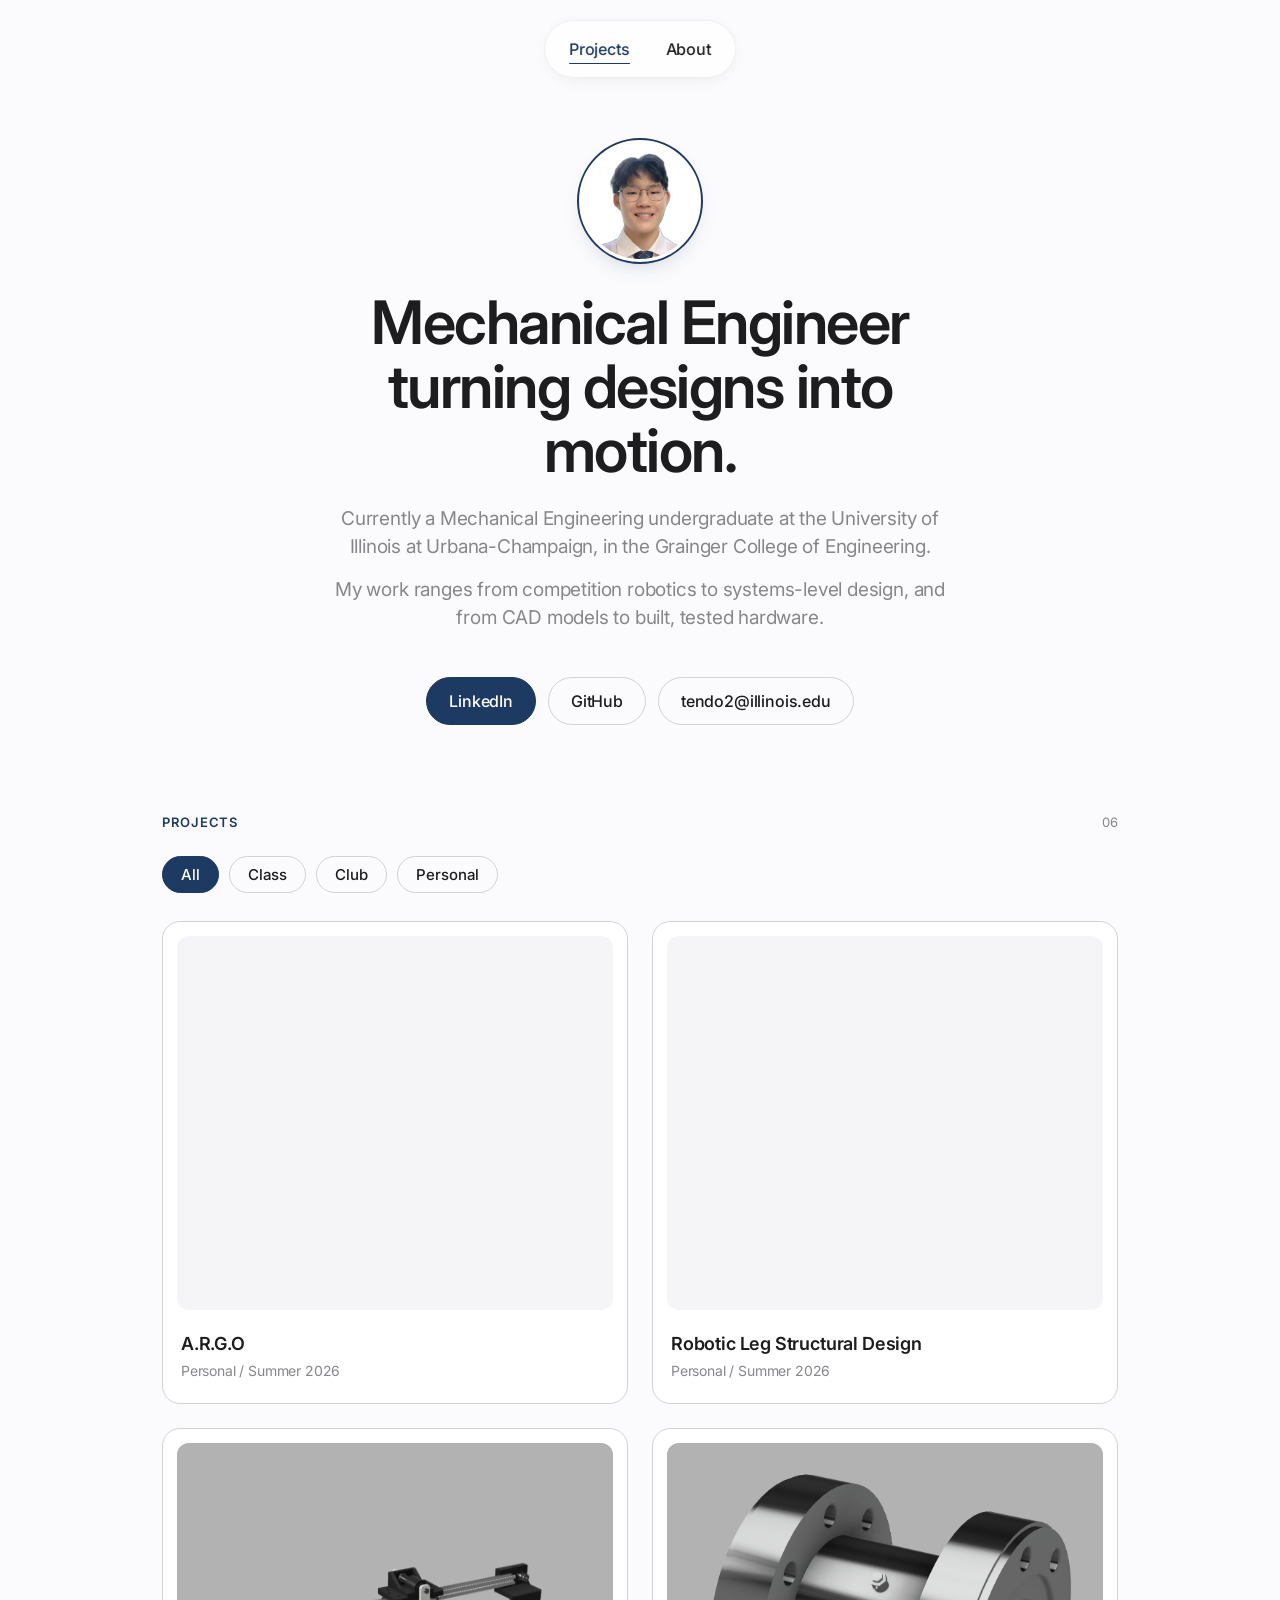
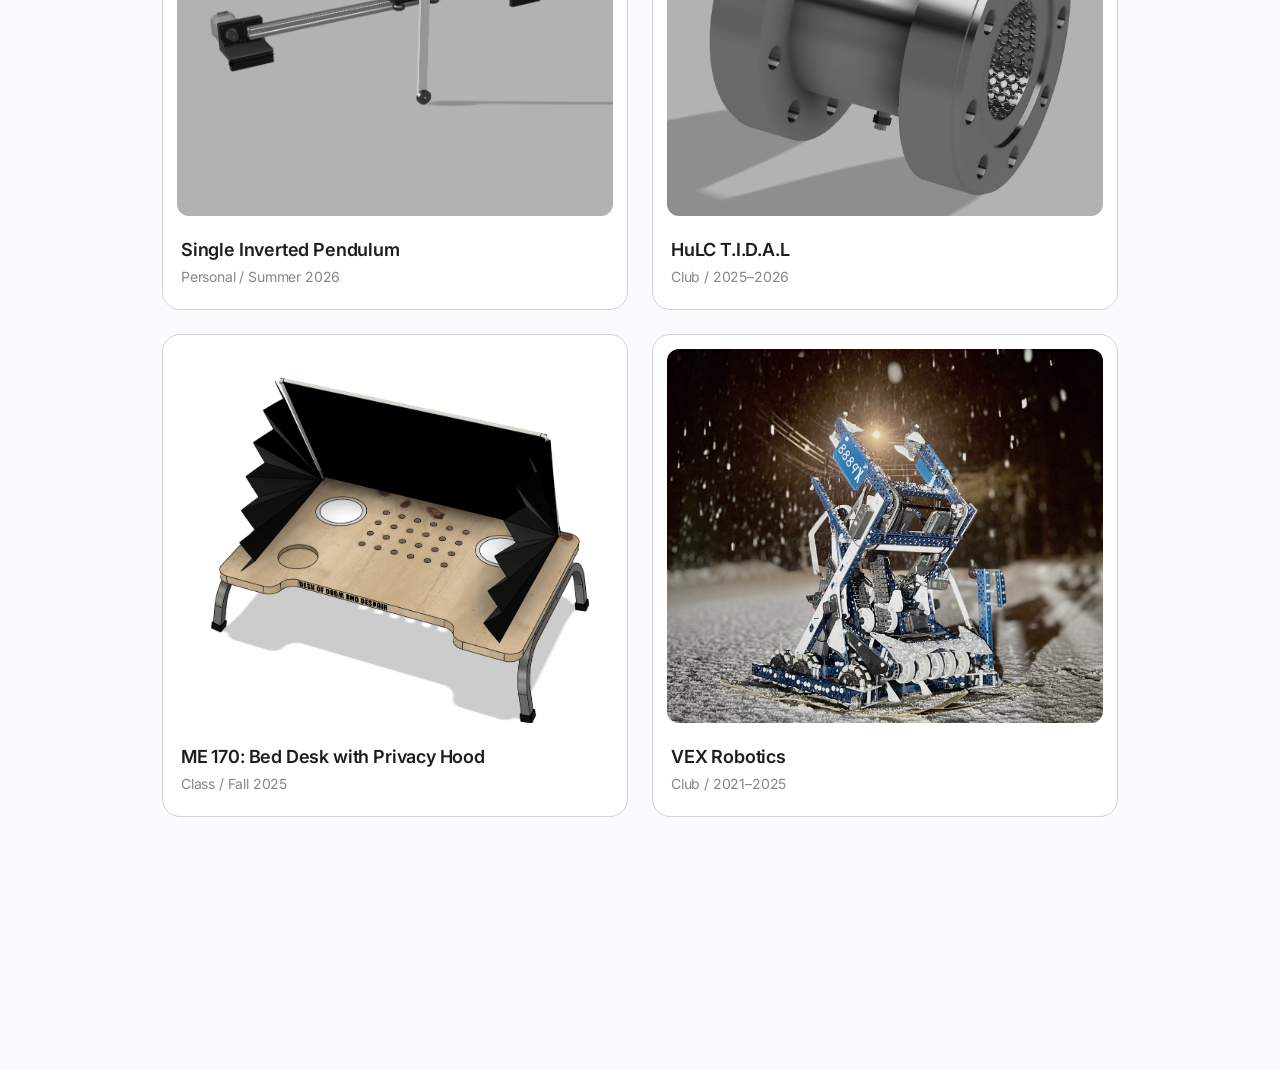
==== index.html @ 6a185f98 "Initial portfolio website" ====
<!doctype html>
<html lang="en">
<head>
  <meta charset="utf-8">
  <meta name="viewport" content="width=device-width, initial-scale=1">
  <title>Takeru Endo · Mechanical Engineer</title>
  <meta name="description" content="Takeru Endo, a Mechanical Engineering student at the University of Illinois, focused on robotics and control systems.">

  <!-- Font: Inter (SF Pro substitute on non-Apple devices; system SF used on Apple) -->
  <link rel="preconnect" href="https://fonts.googleapis.com">
  <link rel="preconnect" href="https://fonts.gstatic.com" crossorigin>
  <link href="https://fonts.googleapis.com/css2?family=Inter:wght@400;500;600;700&display=swap" rel="stylesheet">

  <link rel="stylesheet" href="styles.css">
</head>
<body>

  <!-- ===================== Navigation ===================== -->
  <nav class="site-nav" aria-label="Primary">
    <a class="nav-link" href="index.html" aria-current="page">
      <span class="label">Projects<span class="underline"></span></span>
    </a>
    <a class="nav-link" href="about.html">
      <span class="label">About<span class="underline"></span></span>
    </a>
    <!-- Contact tab intentionally removed -->
  </nav>

  <main class="container">

    <!-- ===================== Hero ===================== -->
    <section class="hero">
      <div class="avatar reveal on-load" style="--delay: 0s">
        <!-- Save your photo as avatar.jpg in this folder; until then the placeholder circle shows. -->
        <img src="avatar.jpg" alt="Takeru Endo" onerror="this.remove()">
      </div>

      <!-- data-split → JS turns each word into an animated span (blur-in) -->
      <h1 data-split>Mechanical Engineer turning designs into motion.</h1>

      <div class="bio reveal on-load" style="--delay: 0.45s">
        <p>Currently a Mechanical Engineering undergraduate at the University of Illinois at Urbana-Champaign, in the Grainger College of Engineering.</p>
        <p>My work ranges from competition robotics to systems-level design, and from CAD models to built, tested hardware.</p>
      </div>

      <div class="actions reveal on-load" style="--delay: 0.6s">
        <a class="btn" href="https://www.linkedin.com/in/takeru-endo-2a0743313/" target="_blank" rel="noopener noreferrer">LinkedIn</a>
        <a class="btn btn--ghost" href="https://github.com/endotakeru" target="_blank" rel="noopener noreferrer">GitHub</a>
        <a class="btn btn--ghost" href="mailto:tendo2@illinois.edu">tendo2@illinois.edu</a>
      </div>
    </section>

    <!-- ===================== Projects ===================== -->
    <section class="projects" aria-labelledby="projects-heading">
      <div class="section-head reveal on-scroll">
        <h2 id="projects-heading">Projects</h2>
        <span class="count">06</span>
      </div>

      <!-- Filter by project type — pill buttons that mimic the hero's ghost buttons. -->
      <div class="project-filters reveal on-scroll" role="group" aria-label="Filter projects by type">
        <button type="button" class="filter-btn is-active" data-filter="all">All</button>
        <button type="button" class="filter-btn" data-filter="Class">Class</button>
        <button type="button" class="filter-btn" data-filter="Club">Club</button>
        <button type="button" class="filter-btn" data-filter="Personal">Personal</button>
      </div>

      <!--
        Project grid. Each card carries a data-type, used by the filter above.
        Drop a thumbnail into .project-thumb when you have one for a project.
      -->
      <div class="projects-grid">

        <a class="project-card reveal on-scroll" href="#" data-type="Personal" style="--delay: 0s">
          <div class="project-thumb"></div>
          <div class="project-meta">
            <span class="title">A.R.G.O</span>
            <span class="type">Personal / Summer 2026</span>
          </div>
        </a>

        <a class="project-card reveal on-scroll" href="#" data-type="Personal" style="--delay: 0.06s">
          <div class="project-thumb"></div>
          <div class="project-meta">
            <span class="title">Robotic Leg Structural Design</span>
            <span class="type">Personal / Summer 2026</span>
          </div>
        </a>

        <a class="project-card reveal on-scroll" href="single-inverted-pendulum.html" data-type="Personal" style="--delay: 0.12s">
          <div class="project-thumb">
            <img src="assets/pendulum/fig5-cad-render-card.png" alt="Fusion 360 CAD render of the cart-pole single inverted pendulum rig">
          </div>
          <div class="project-meta">
            <span class="title">Single Inverted Pendulum</span>
            <span class="type">Personal / Summer 2026</span>
          </div>
        </a>

        <a class="project-card reveal on-scroll" href="hulc-tidal.html" data-type="Club" style="--delay: 0.18s">
          <div class="project-thumb">
            <img src="assets/hulc/fig3-capillary-model.png" alt="CAD model of the TIDAL capillary action collar">
          </div>
          <div class="project-meta">
            <span class="title">HuLC T.I.D.A.L</span>
            <span class="type">Club / 2025–2026</span>
          </div>
        </a>

        <a class="project-card reveal on-scroll" href="me170.html" data-type="Class" style="--delay: 0.24s">
          <div class="project-thumb">
            <img src="assets/me170/hero-render.png" alt="CAD render of the bed desk with privacy hood raised">
          </div>
          <div class="project-meta">
            <span class="title">ME 170: Bed Desk with Privacy Hood</span>
            <span class="type">Class / Fall 2025</span>
          </div>
        </a>

        <a class="project-card reveal on-scroll" href="vex-robotics.html" data-type="Club" style="--delay: 0.3s">
          <div class="project-thumb">
            <img src="assets/vex3/card-hero.jpg" alt="8889X High Stakes robot in the snow at night">
          </div>
          <div class="project-meta">
            <span class="title">VEX Robotics</span>
            <span class="type">Club / 2021–2025</span>
          </div>
        </a>

      </div>
    </section>

  </main>

  <!-- ===================== Footer ===================== -->
  <footer class="site-footer">
    <div class="container reveal on-scroll">© 2026 Takeru Endo · <a href="mailto:tendo2@illinois.edu">tendo2@illinois.edu</a></div>
  </footer>

  <script src="script.js"></script>
</body>
</html>
---- styles.css ----
/* =========================================================================
   Portfolio Template — recreated layout, design system & animations
   Light theme, Apple-inspired. Fonts: SF Pro / Inter (system-first stack).
   No build step, no framework — plain HTML/CSS/JS.
   ========================================================================= */

/* ---------- Reset ---------- */
*,
*::before,
*::after {
  box-sizing: border-box;
}

html {
  -webkit-text-size-adjust: 100%;
  scroll-behavior: smooth;
}

body {
  margin: 0;
  padding: 0;
}

img {
  display: block;
  max-width: 100%;
}

a {
  color: inherit;
  text-decoration: none;
}

/* ---------- Design tokens ---------- */
:root {
  --bg: #fbfbfd;            /* page canvas (Apple off-white) */
  --surface: #ffffff;       /* cards / raised areas   */
  --surface-alt: rgba(255, 255, 255, 0.72); /* frosted nav */
  --text: #1d1d1f;          /* primary text (Apple ink) */
  --text-strong: #1d1d1f;   /* headings               */
  --muted: #86868b;         /* secondary text (Apple gray) */
  --border: #d2d2d7;        /* hairline borders       */
  --border-dashed: #e8e8ed; /* light divider          */
  --placeholder: #f5f5f7;   /* image placeholder fill */
  --accent: #1d3a63;        /* navy highlight         */
  --accent-hover: #16304f;  /* darker navy (hover)    */

  --maxw: 1000px;
  --gutter: 22px;
  --radius: 12px;
  --radius-lg: 18px;

  --font-sans: -apple-system, BlinkMacSystemFont, "SF Pro Display", "SF Pro Text", "Inter", "Segoe UI", Helvetica, Arial, sans-serif;
  --font-mono: "SF Mono", ui-monospace, "SFMono-Regular", Menlo, monospace;

  /* spring-ish easing used by the original appear effects */
  --ease-spring: cubic-bezier(0.22, 1.18, 0.36, 1);
  --ease-out: cubic-bezier(0.16, 1, 0.3, 1);
}

body {
  background-color: var(--bg);
  color: var(--text);
  font-family: var(--font-sans);
  font-size: 17px;
  line-height: 1.5;
  letter-spacing: -0.01em;
  -webkit-font-smoothing: antialiased;
  -moz-osx-font-smoothing: grayscale;
  text-rendering: optimizeLegibility;
}

.container {
  width: 100%;
  max-width: var(--maxw);
  margin: 0 auto;
  /* only horizontal padding, so a container element's own vertical
     padding (e.g. <main>'s padding-top) is preserved */
  padding-left: var(--gutter);
  padding-right: var(--gutter);
}

/* =========================================================================
   Navigation — centred pill bar with dashed border & animated underline.
   Slides down from above on load (spring).
   ========================================================================= */
.site-nav {
  position: fixed;
  top: 20px;
  left: 50%;
  z-index: 100;
  display: flex;
  gap: 4px;
  padding: 8px;
  background-color: var(--surface-alt);
  -webkit-backdrop-filter: saturate(180%) blur(20px);
  backdrop-filter: saturate(180%) blur(20px);
  border: 1px solid rgba(0, 0, 0, 0.06);
  border-radius: 980px;
  box-shadow: 0 4px 20px -8px rgba(0, 0, 0, 0.12);

  /* entrance: hidden above the viewport */
  opacity: 0.001;
  transform: translateX(-50%) translateY(-120px);
  transition:
    opacity 0.4s var(--ease-out),
    transform 0.5s var(--ease-spring);
}

body.is-loaded .site-nav {
  opacity: 1;
  transform: translateX(-50%) translateY(0);
}

.nav-link {
  position: relative;
  padding: 8px 16px;
  border-radius: 10px;
  font-size: 16px;
  font-weight: 500;
  color: var(--text);
  transition: color 0.2s ease, background-color 0.2s ease;
}

.nav-link .label {
  position: relative;
  display: inline-block;
}

/* animated underline */
.nav-link .underline {
  position: absolute;
  left: 0;
  right: 0;
  bottom: -3px;
  height: 1.5px;
  background-color: var(--accent);
  border-radius: 2px;
  transform: scaleX(0);
  transform-origin: left center;
  transition: transform 0.32s var(--ease-out);
}

.nav-link:hover .underline {
  transform: scaleX(1);
}

.nav-link:hover {
  color: var(--accent);
}

.nav-link[aria-current="page"] .underline {
  transform: scaleX(1);
}

.nav-link[aria-current="page"] {
  color: var(--accent);
}

/* =========================================================================
   Generic reveal utilities
   ========================================================================= */
.reveal {
  opacity: 0.001;
  transform: translateY(12px);
  transition:
    opacity 0.6s var(--ease-out),
    transform 0.6s var(--ease-out);
  transition-delay: var(--delay, 0s);
}

/* on-load reveals (above the fold) */
body.is-loaded .reveal.on-load,
/* scroll reveals (below the fold) */
.reveal.in-view {
  opacity: 1;
  transform: translateY(0);
}

/* =========================================================================
   Layout shell
   ========================================================================= */
main {
  padding-top: 140px; /* clears the fixed nav */
  padding-bottom: 80px;
}

section {
  margin-bottom: 88px;
}

/* =========================================================================
   Hero
   ========================================================================= */
.hero {
  display: flex;
  flex-direction: column;
  align-items: center;
  text-align: center;
}

.avatar {
  width: 122px;
  height: 122px;
  border-radius: 50%;
  overflow: hidden;
  background-color: var(--placeholder);
  border: 3px solid var(--surface);
  box-shadow:
    0 0 0 2px var(--accent),
    0 10px 28px -16px rgba(29, 58, 99, 0.45);
  margin-bottom: 28px;
}

.avatar img {
  width: 100%;
  height: 100%;
  object-fit: cover;
}

.hero h1 {
  margin: 0 0 22px;
  max-width: 18ch;
  font-size: clamp(40px, 6vw, 60px);
  line-height: 1.07;
  font-weight: 600;
  letter-spacing: -0.025em;
  color: var(--text-strong);
}

/* per-word blur-in animation for the heading */
.hero h1 .word {
  display: inline-block;
  opacity: 0.001;
  filter: blur(6px);
  transform: translateY(8px);
  transition:
    opacity 0.6s var(--ease-out),
    filter 0.6s var(--ease-out),
    transform 0.6s var(--ease-out);
  transition-delay: calc(var(--i, 0) * 0.07s);
}

body.is-loaded .hero h1 .word {
  opacity: 1;
  filter: blur(0);
  transform: translateY(0);
}

.hero .bio {
  max-width: 52ch;
  margin: 0 auto;
  color: var(--muted);
  font-size: 19px;
  line-height: 1.5;
  letter-spacing: -0.01em;
}

.hero .bio p {
  margin: 0 0 14px;
}

.hero .actions {
  display: flex;
  flex-wrap: wrap;
  justify-content: center;
  gap: 12px;
  margin-top: 30px;
}

/* =========================================================================
   Buttons
   ========================================================================= */
.btn {
  display: inline-flex;
  align-items: center;
  gap: 8px;
  padding: 11px 22px;
  border-radius: 980px;
  font-size: 16px;
  font-weight: 500;
  border: 1px solid var(--accent);
  background-color: var(--accent);
  color: #ffffff;
  transition:
    background-color 0.25s var(--ease-out),
    border-color 0.25s var(--ease-out),
    color 0.25s var(--ease-out);
}

.btn:hover {
  background-color: var(--accent-hover);
  border-color: var(--accent-hover);
}

.btn--ghost {
  background-color: transparent;
  color: var(--text-strong);
  border-color: var(--border);
}

.btn--ghost:hover {
  background-color: transparent;
  color: var(--accent);
  border-color: var(--accent);
}

/* =========================================================================
   Section heading
   ========================================================================= */
.section-head {
  display: flex;
  align-items: baseline;
  justify-content: space-between;
  margin-bottom: 24px;
}

.section-head h2 {
  margin: 0;
  font-size: 13px;
  font-weight: 600;
  letter-spacing: 0.07em;
  text-transform: uppercase;
  color: var(--accent);
}

.section-head .count {
  font-size: 13px;
  color: var(--muted);
}

/* =========================================================================
   Project type filter — pill buttons mirroring the hero's ghost buttons
   ========================================================================= */
.project-filters {
  display: flex;
  flex-wrap: wrap;
  gap: 10px;
  margin-bottom: 28px;
}

.filter-btn {
  font-family: inherit;
  cursor: pointer;
  padding: 8px 18px;
  border-radius: 980px;
  font-size: 15px;
  font-weight: 500;
  background-color: transparent;
  color: var(--text-strong);
  border: 1px solid var(--border);
  transition:
    background-color 0.25s var(--ease-out),
    border-color 0.25s var(--ease-out),
    color 0.25s var(--ease-out);
}

.filter-btn:hover {
  border-color: var(--accent);
  color: var(--accent);
}

.filter-btn.is-active {
  background-color: var(--accent);
  border-color: var(--accent);
  color: #ffffff;
}

/* =========================================================================
   Projects grid
   ========================================================================= */
.projects-grid {
  display: grid;
  grid-template-columns: repeat(2, 1fr);
  gap: 24px;
}

/* hidden by the type filter */
.project-card.is-hidden {
  display: none;
}

.project-card {
  display: flex;
  flex-direction: column;
  background-color: var(--surface);
  border: 1px solid var(--border);
  border-radius: var(--radius-lg);
  padding: 14px;
  transition:
    transform 0.4s var(--ease-out),
    box-shadow 0.4s var(--ease-out),
    border-color 0.4s var(--ease-out);
}

.project-card:hover {
  transform: translateY(-2px);
  box-shadow: 0 22px 48px -28px rgba(0, 0, 0, 0.25);
  border-color: var(--accent);
}

.project-thumb {
  aspect-ratio: 7 / 6;
  border-radius: 12px;
  overflow: hidden;
  background-color: var(--placeholder);
  margin-bottom: 14px;
}

.project-thumb img {
  width: 100%;
  height: 100%;
  object-fit: cover;
  filter: grayscale(0.4);
  transform: scale(1.001);
  transition: filter 0.4s var(--ease-out), transform 0.5s var(--ease-out);
}

.project-card:hover .project-thumb img {
  filter: grayscale(0);
  transform: scale(1.04);
}

.project-meta {
  display: flex;
  flex-direction: column;
  gap: 3px;
  padding: 6px 4px 8px;
}

.project-meta .title {
  font-size: 18px;
  font-weight: 600;
  letter-spacing: -0.01em;
  color: var(--text-strong);
}

.project-meta .type {
  font-size: 14px;
  color: var(--muted);
}

/* empty-state hint (shown when no project cards are present) */
.projects-empty {
  border: 1px dashed var(--border);
  border-radius: var(--radius);
  padding: 48px 24px;
  text-align: center;
  color: var(--muted);
  font-size: 15px;
}

/* =========================================================================
   About page — experience / leadership cards
   ========================================================================= */
.entry-list {
  display: flex;
  flex-direction: column;
  border-top: 1px solid var(--border);
}

.entry {
  display: grid;
  grid-template-columns: 1fr auto;
  gap: 8px 24px;
  padding: 22px 0;
  border-bottom: 1px solid var(--border);
}

.entry .org {
  font-size: 19px;
  font-weight: 600;
  color: var(--text-strong);
}

.entry .role {
  color: var(--text);
}

.entry .place,
.entry .dates {
  color: var(--muted);
  font-size: 15px;
}

.entry .dates {
  text-align: right;
  white-space: nowrap;
}

.entry .place {
  grid-column: 1;
}

/* bullet descriptions under an entry (experience / education detail) */
.entry .desc {
  grid-column: 1 / -1;
  margin: 10px 0 0;
  padding-left: 18px;
  color: var(--muted);
  font-size: 16px;
  line-height: 1.55;
}

.entry .desc li {
  margin-bottom: 6px;
}

.entry .desc li::marker {
  color: var(--accent);
}

/* tech-stack chips inside a project entry (reuses .chip styling) */
.entry .stack {
  grid-column: 1 / -1;
  display: flex;
  flex-wrap: wrap;
  gap: 8px;
  margin-top: 14px;
}

/* =========================================================================
   Skills — category label + chip cluster, matching the entry-list rhythm
   ========================================================================= */
.skills-list {
  display: flex;
  flex-direction: column;
  border-top: 1px solid var(--border);
}

.skill-group {
  display: grid;
  grid-template-columns: 160px 1fr;
  gap: 12px 24px;
  align-items: start;
  padding: 22px 0;
  border-bottom: 1px solid var(--border);
}

.skill-group .cat {
  font-size: 13px;
  font-weight: 600;
  letter-spacing: 0.07em;
  text-transform: uppercase;
  color: var(--accent);
}

.skill-chips {
  display: flex;
  flex-wrap: wrap;
  gap: 8px;
}

.chip {
  display: inline-flex;
  align-items: center;
  padding: 6px 13px;
  border: 1px solid var(--border);
  border-radius: 999px;
  background-color: var(--surface);
  font-size: 14px;
  color: var(--text);
  transition: border-color 0.2s var(--ease-out), transform 0.2s var(--ease-out);
}

.chip:hover {
  border-color: var(--accent);
  color: var(--accent);
  transform: translateY(-2px);
}

/* =========================================================================
   Project detail page (e.g. vex-robotics.html)
   ========================================================================= */
.back-link {
  display: inline-block;
  font-size: 14px;
  font-weight: 500;
  color: var(--muted);
  margin-bottom: 28px;
  transition: color 0.2s ease;
}

.back-link:hover {
  color: var(--accent);
}

.detail-hero {
  max-width: 64ch;
  margin: 0 auto 76px;
  text-align: center;
}

.detail-hero .eyebrow {
  display: inline-block;
  font-size: 13px;
  font-weight: 600;
  letter-spacing: 0.07em;
  text-transform: uppercase;
  color: var(--accent);
  margin-bottom: 14px;
}

.detail-hero h1 {
  margin: 0 0 20px;
  font-size: clamp(38px, 5.5vw, 56px);
  line-height: 1.07;
  font-weight: 600;
  letter-spacing: -0.025em;
  color: var(--text-strong);
}

.detail-hero .lead {
  margin: 0;
  font-size: 19px;
  line-height: 1.55;
  color: var(--muted);
}

.detail-hero .lead-sub {
  margin: 18px 0 0;
  font-size: 15px;
  line-height: 1.6;
  color: var(--muted);
}

.detail-hero .lead-sub strong {
  color: var(--text-strong);
  font-weight: 600;
}

/* game-rules callout at the top of a season (after the hero) */
.game-intro {
  margin: 0 0 22px;
  padding: 16px 18px;
  border-radius: 12px;
  background-color: var(--placeholder);
  border-left: 3px solid var(--accent);
  color: var(--text);
  font-size: 15px;
  line-height: 1.6;
}

.game-intro p {
  margin: 0;
}

.game-intro strong {
  color: var(--text-strong);
  font-weight: 600;
}

/* =========================================================================
   Snapshot — quick-scan strip (role + headline metrics) under the hero.
   Built only from the shared tokens, so it reads identically on every
   project page and keeps the whole site's colour/type in unison.
   ========================================================================= */
.snapshot {
  max-width: 720px;
  margin: 0 auto 60px;
}

.snapshot .role {
  margin: 0 0 16px;
  padding: 14px 18px;
  border-radius: 12px;
  background-color: var(--placeholder);
  border-left: 3px solid var(--accent);
  font-size: 15px;
  line-height: 1.6;
  color: var(--text);
}

.snapshot .role strong {
  color: var(--text-strong);
  font-weight: 600;
}

.snapshot-stats {
  display: grid;
  grid-template-columns: repeat(auto-fit, minmax(150px, 1fr));
  gap: 14px;
}

.stat {
  display: flex;
  flex-direction: column;
  gap: 6px;
  padding: 16px 14px;
  border: 1px solid var(--border);
  border-radius: 14px;
  background-color: var(--surface);
  text-align: center;
}

.stat .num {
  font-size: 24px;
  font-weight: 600;
  letter-spacing: -0.02em;
  line-height: 1.12;
  color: var(--accent);
}

.stat .lbl {
  font-size: 12.5px;
  line-height: 1.4;
  color: var(--muted);
}

.season {
  max-width: 720px;
  margin: 0 auto 84px;
}

.season-head {
  display: flex;
  align-items: baseline;
  justify-content: space-between;
  flex-wrap: wrap;
  gap: 6px 16px;
  padding-bottom: 16px;
  margin-bottom: 26px;
  border-bottom: 1px solid var(--border);
}

.season-head h2 {
  margin: 0;
  font-size: 28px;
  font-weight: 600;
  letter-spacing: -0.02em;
  color: var(--text-strong);
}

.season-head .szn-year {
  color: var(--muted);
  font-weight: 500;
}

.season-head .robot-name {
  font-size: 15px;
  font-weight: 600;
  color: var(--accent);
}

.media-grid {
  display: grid;
  grid-template-columns: 1fr 1fr;
  gap: 20px;
  margin-bottom: 26px;
}

.media-grid figure {
  margin: 0;
}

.media-grid img {
  width: 100%;
  aspect-ratio: 4 / 3;
  object-fit: cover;
  border-radius: 14px;
  border: 1px solid var(--border);
  background-color: var(--placeholder);
  display: block;
}

.media-grid figcaption {
  margin-top: 10px;
  font-size: 13px;
  color: var(--muted);
}

.season > p {
  font-size: 17px;
  line-height: 1.6;
  color: var(--text);
}

.detail-list {
  margin: 14px 0 24px;
  padding-left: 18px;
  font-size: 16px;
  line-height: 1.55;
  color: var(--muted);
}

.detail-list li {
  margin-bottom: 7px;
}

.detail-list li::marker {
  color: var(--accent);
}

/* =========================================================================
   Equation block — transcribed formulas from a report, typeset in the
   system stack. Uses only shared tokens so it matches every other page.
   ========================================================================= */
.equation {
  margin: 14px 0 20px;
  padding: 16px 20px;
  border-radius: 12px;
  background-color: var(--placeholder);
  border-left: 3px solid var(--accent);
  overflow-x: auto;
}

.equation .eq {
  display: flex;
  align-items: baseline;
  gap: 14px;
  font-size: 16px;
  line-height: 1.7;
  color: var(--text);
  white-space: nowrap;
}

.equation .eq + .eq {
  margin-top: 6px;
}

.equation .eq .lhs {
  color: var(--text-strong);
  font-weight: 600;
}

.equation .eq .num {
  margin-left: auto;
  font-size: 13px;
  color: var(--muted);
}

.equation .note {
  margin: 10px 0 0;
  font-size: 13px;
  line-height: 1.5;
  color: var(--muted);
  white-space: normal;
}

.equation var {
  font-style: italic;
}

/* full-robot hero image at the top of each season */
.robot-hero {
  max-width: 720px;
  margin: 0 auto 34px;
}

.robot-hero img {
  width: 100%;
  height: auto;
  display: block;
  border-radius: 16px;
  border: 1px solid var(--border);
  background-color: var(--placeholder);
  box-shadow: 0 22px 48px -30px rgba(0, 0, 0, 0.3);
}

.robot-hero figcaption {
  margin-top: 12px;
  font-size: 13px;
  color: var(--muted);
  text-align: center;
}

/* self-hosted hero video (silent), styled like .robot-hero */
.video-embed {
  max-width: 720px;
  margin: 0 auto 34px;
}

.video-embed video {
  display: block;
  width: 100%;
  height: auto;
  border-radius: 16px;
  border: 1px solid var(--border);
  background-color: #000;
  box-shadow: 0 22px 48px -30px rgba(0, 0, 0, 0.3);
}

.video-embed figcaption {
  margin-top: 12px;
  font-size: 13px;
  color: var(--muted);
  text-align: center;
}

.video-embed figcaption a {
  color: var(--accent);
  text-decoration: underline;
  text-underline-offset: 2px;
}

/* portrait hero — cap height so it doesn't dominate */
.robot-hero--tall img {
  width: auto;
  max-width: 100%;
  max-height: 600px;
  margin-left: auto;
  margin-right: auto;
}

.season .lead-in {
  max-width: 72ch;
  font-size: 18px;
  line-height: 1.6;
  color: var(--text);
}

.season h3 {
  margin: 28px 0 8px;
  font-size: 18px;
  font-weight: 600;
  letter-spacing: -0.01em;
  color: var(--text-strong);
}

/* writing prompt — placeholder text to be replaced by real copy */
.season .placeholder {
  max-width: 72ch;
  margin: 8px 0 4px;
  padding: 10px 0 10px 14px;
  border-left: 2px dashed var(--border);
  color: var(--muted);
  font-style: italic;
  font-size: 16px;
  line-height: 1.55;
}

/* small aside under a "Watch" heading */
.watch-note {
  max-width: 72ch;
  margin: 4px 0 16px;
  padding: 12px 15px;
  border-radius: 10px;
  background-color: var(--placeholder);
  color: var(--muted);
  font-size: 14px;
  line-height: 1.5;
}

/* video thumbnails linking to YouTube */
.video-grid {
  display: grid;
  grid-template-columns: 1fr 1fr;
  gap: 20px;
  margin: 12px 0 26px;
}

.video-card {
  display: block;
}

.video-thumb {
  position: relative;
  display: block;
  aspect-ratio: 16 / 9;
  border-radius: 14px;
  overflow: hidden;
  border: 1px solid var(--border);
  background-color: var(--placeholder);
}

.video-thumb img {
  width: 100%;
  height: 100%;
  object-fit: cover;
  display: block;
  transition: transform 0.4s var(--ease-out);
}

.video-card:hover .video-thumb img {
  transform: scale(1.05);
}

.video-thumb .play {
  position: absolute;
  top: 50%;
  left: 50%;
  transform: translate(-50%, -50%);
  width: 58px;
  height: 58px;
  border-radius: 50%;
  background-color: rgba(29, 58, 99, 0.82);
  display: flex;
  align-items: center;
  justify-content: center;
  transition: background-color 0.2s ease, transform 0.2s var(--ease-out);
}

.video-card:hover .video-thumb .play {
  background-color: var(--accent);
  transform: translate(-50%, -50%) scale(1.08);
}

.video-thumb .play::after {
  content: "";
  display: block;
  border-style: solid;
  border-width: 10px 0 10px 17px;
  border-color: transparent transparent transparent #ffffff;
  margin-left: 4px;
}

.video-label {
  display: block;
  margin-top: 10px;
  font-size: 14px;
  font-weight: 500;
  color: var(--text);
  transition: color 0.2s ease;
}

.video-card:hover .video-label {
  color: var(--accent);
}

.video-sub {
  display: block;
  margin-top: 4px;
  font-size: 12px;
  line-height: 1.45;
  color: var(--muted);
}

/* a pair of photos at natural aspect (no crop) */
.photo-row {
  display: grid;
  grid-template-columns: 1fr 1fr;
  gap: 20px;
  align-items: start;
  margin: 8px 0 22px;
}

.photo-row figure {
  margin: 0;
}

.photo-row img {
  width: 100%;
  height: auto;
  display: block;
  border-radius: 14px;
  border: 1px solid var(--border);
  background-color: var(--placeholder);
}

.photo-row figcaption {
  margin-top: 10px;
  font-size: 13px;
  color: var(--muted);
}

/* inline video clips (self-hosted mp4) */
.clip-grid {
  display: grid;
  grid-template-columns: 1fr 1fr;
  gap: 20px;
  margin: 8px 0 20px;
}

.clip {
  margin: 0 0 22px;
}

.clip video {
  width: 100%;
  display: block;
  border-radius: 14px;
  border: 1px solid var(--border);
  background-color: #000;
}

.clip figcaption {
  margin-top: 10px;
  font-size: 13px;
  color: var(--muted);
}

.clip--portrait {
  max-width: 300px;
}

/* an image styled like a video clip */
.clip img {
  width: 100%;
  display: block;
  border-radius: 14px;
  border: 1px solid var(--border);
  background-color: var(--placeholder);
}

/* two portrait clips (image + video) side by side */
.clip-pair {
  display: flex;
  flex-wrap: wrap;
  justify-content: center;
  gap: 20px;
  align-items: flex-start;
  margin: 0 0 22px;
}

.clip-pair > figure {
  flex: 0 1 260px;
  max-width: 260px;
  margin: 0;
}

/* hang clip beside its CAD drawings */
.hang-media {
  display: flex;
  flex-wrap: wrap;
  gap: 18px;
  align-items: flex-start;
  margin: 6px 0 22px;
}

.hang-media > figure {
  margin: 0;
}

.hang-media .clip--portrait {
  flex: 0 1 190px;
  max-width: 190px;
}

.hang-media .clip--portrait video {
  width: 100%;
  height: auto;
}

.hang-fig--cad {
  flex: 0 1 390px;
  max-width: 390px;
}

.hang-fig--pole {
  flex: 0 1 90px;
  max-width: 90px;
}

.hang-fig img {
  width: 100%;
  height: auto;
  display: block;
  border-radius: 12px;
  border: 1px solid var(--border);
  background-color: var(--surface);
}

.hang-fig figcaption {
  margin-top: 8px;
  font-size: 13px;
  color: var(--muted);
  text-align: center;
}

/* =========================================================================
   Footer
   ========================================================================= */
.site-footer {
  text-align: center;
  color: var(--muted);
  font-size: 14px;
  padding: 40px 0 24px;
}

.site-footer a {
  text-decoration: underline;
  text-underline-offset: 2px;
  transition: color 0.2s ease;
}

.site-footer a:hover {
  color: var(--accent);
}

/* =========================================================================
   Responsive
   ========================================================================= */
@media (max-width: 809.98px) {
  body {
    font-size: 16px;
  }

  main {
    padding-top: 120px;
  }

  .projects-grid {
    grid-template-columns: 1fr;
  }

  .entry {
    grid-template-columns: 1fr;
  }

  .entry .dates {
    text-align: left;
  }

  .skill-group {
    grid-template-columns: 1fr;
    gap: 10px;
  }

  .media-grid,
  .video-grid,
  .photo-row,
  .clip-grid {
    grid-template-columns: 1fr;
  }

  .hero .actions {
    width: 100%;
  }
}

/* respect reduced-motion */
@media (prefers-reduced-motion: reduce) {
  .site-nav,
  .reveal,
  .hero h1 .word,
  .project-thumb img,
  .btn,
  .project-card {
    transition: none !important;
  }

  .site-nav,
  .reveal,
  .hero h1 .word {
    opacity: 1 !important;
    filter: none !important;
    transform: translateX(-50%) translateY(0) !important;
  }

  .reveal,
  .hero h1 .word {
    transform: none !important;
  }
}
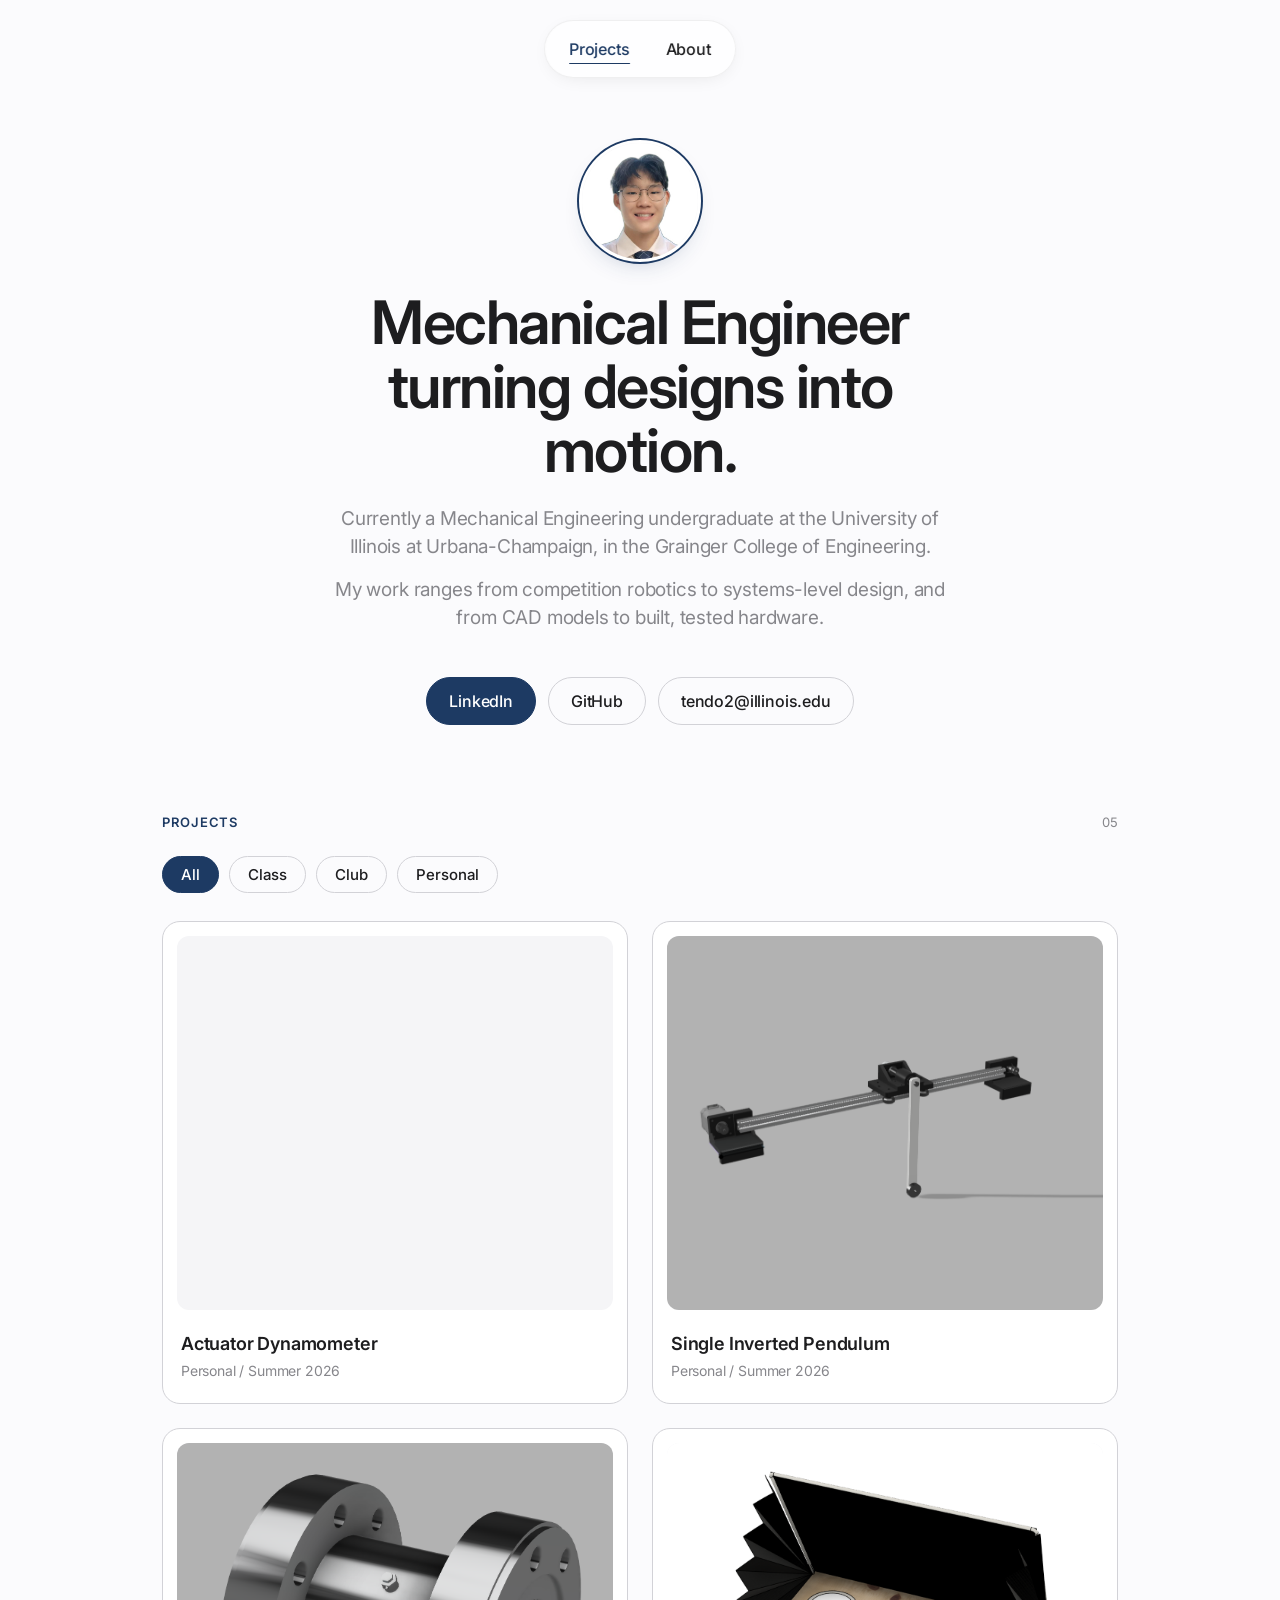
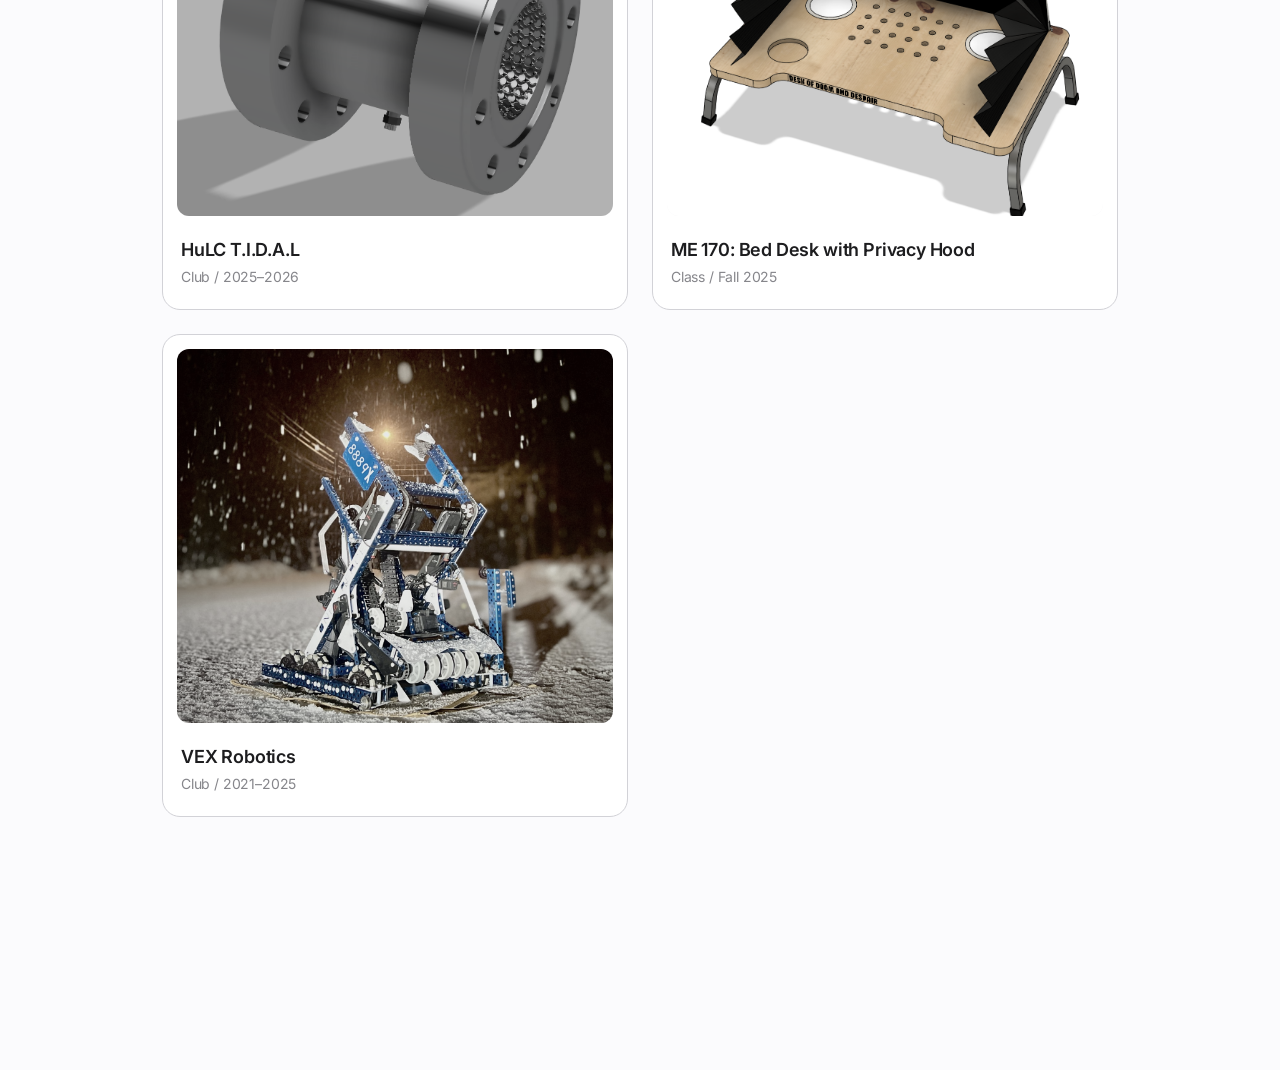
==== commit b4f6187d: "Replace placeholder projects with Actuator Dynamometer Remove the A.R.G.O and Robotic Leg Structural" ====
--- a/index.html
+++ b/index.html
@@ -54,7 +54,7 @@
     <section class="projects" aria-labelledby="projects-heading">
       <div class="section-head reveal on-scroll">
         <h2 id="projects-heading">Projects</h2>
-        <span class="count">06</span>
+        <span class="count">05</span>
       </div>
 
       <!-- Filter by project type — pill buttons that mimic the hero's ghost buttons. -->
@@ -74,15 +74,7 @@
         <a class="project-card reveal on-scroll" href="#" data-type="Personal" style="--delay: 0s">
           <div class="project-thumb"></div>
           <div class="project-meta">
-            <span class="title">A.R.G.O</span>
-            <span class="type">Personal / Summer 2026</span>
-          </div>
-        </a>
-
-        <a class="project-card reveal on-scroll" href="#" data-type="Personal" style="--delay: 0.06s">
-          <div class="project-thumb"></div>
-          <div class="project-meta">
-            <span class="title">Robotic Leg Structural Design</span>
+            <span class="title">Actuator Dynamometer</span>
             <span class="type">Personal / Summer 2026</span>
           </div>
         </a>
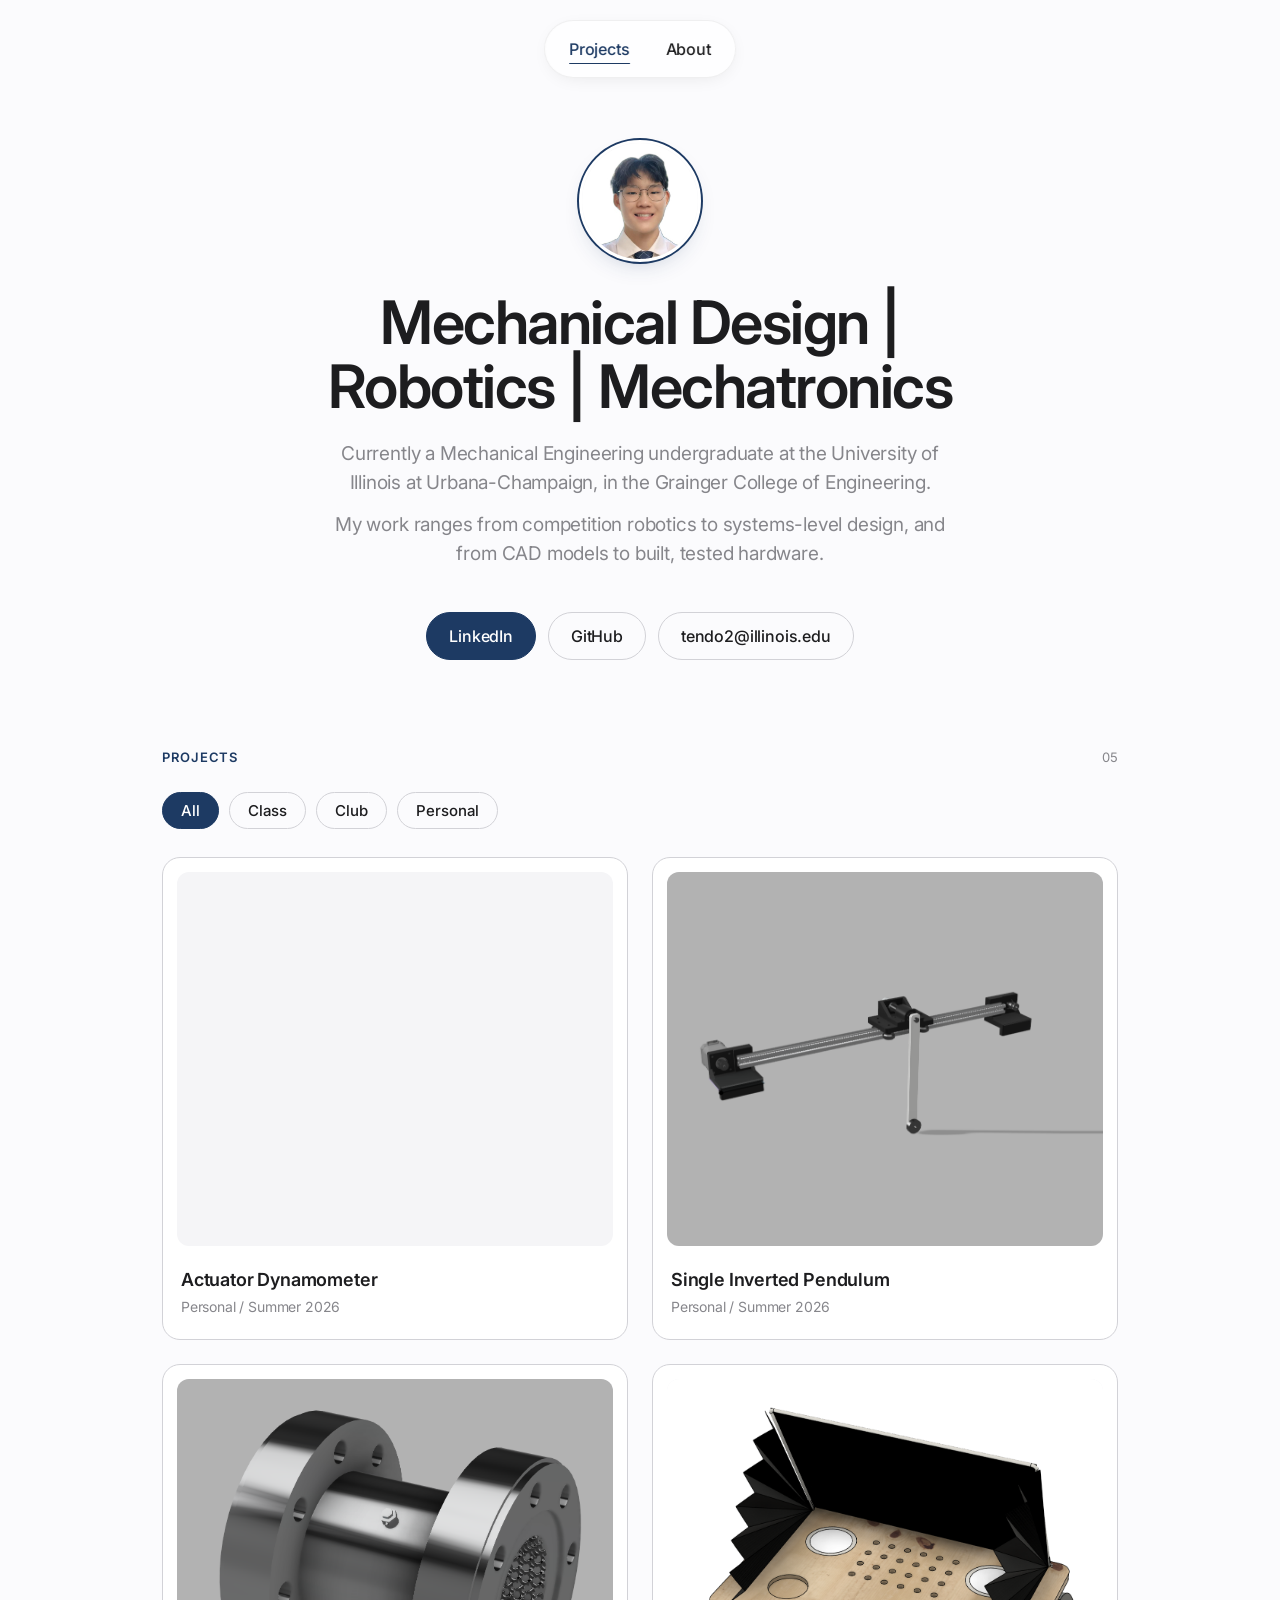
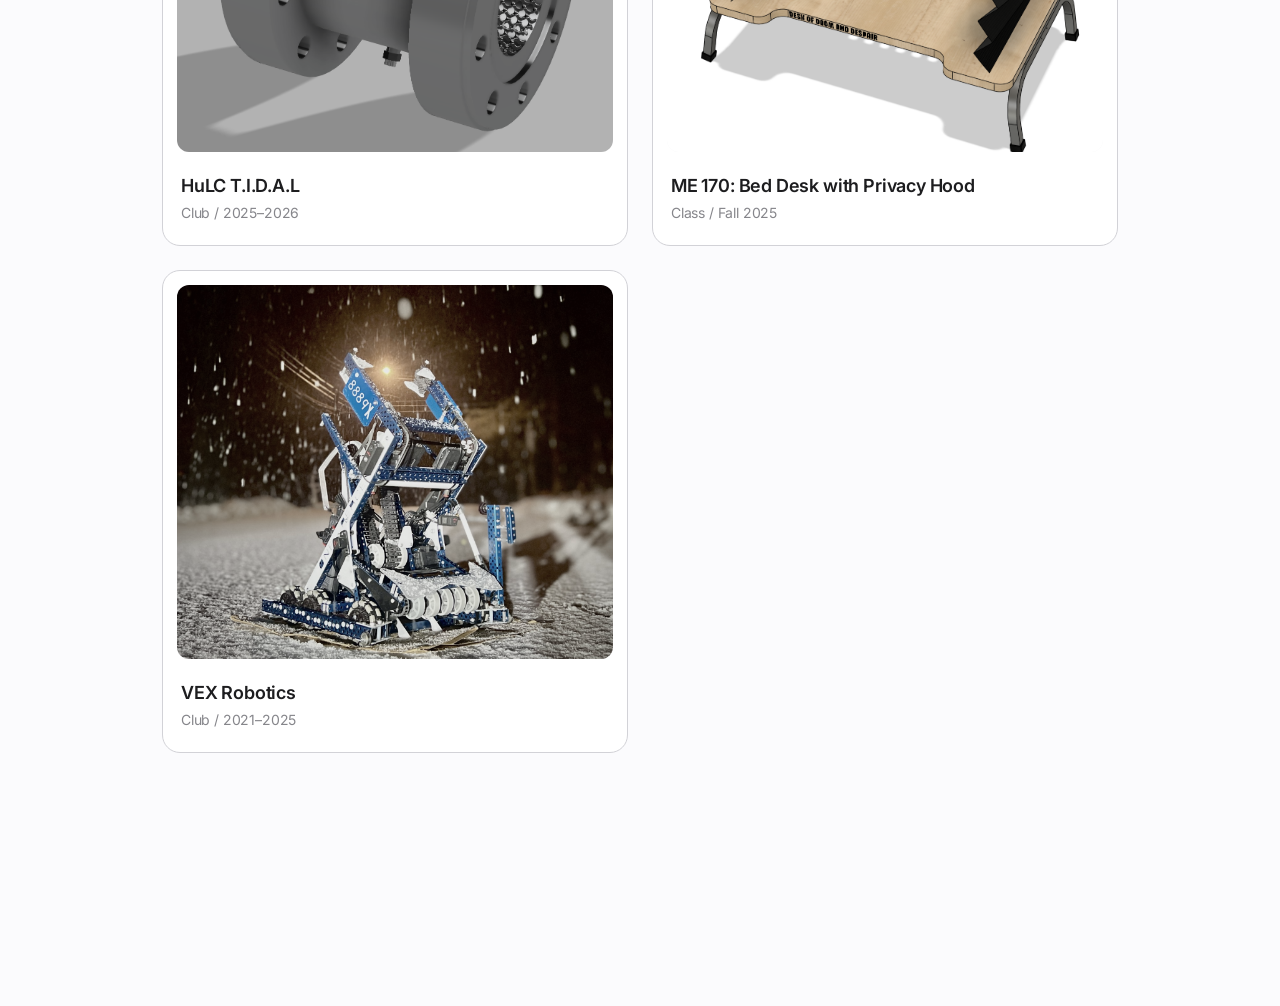
==== commit 21479947: "Update hero heading to Mechanical Design | Robotics | Mechatronics" ====
--- a/index.html
+++ b/index.html
@@ -36,7 +36,7 @@
       </div>
 
       <!-- data-split → JS turns each word into an animated span (blur-in) -->
-      <h1 data-split>Mechanical Engineer turning designs into motion.</h1>
+      <h1 data-split>Mechanical Design | Robotics | Mechatronics</h1>
 
       <div class="bio reveal on-load" style="--delay: 0.45s">
         <p>Currently a Mechanical Engineering undergraduate at the University of Illinois at Urbana-Champaign, in the Grainger College of Engineering.</p>
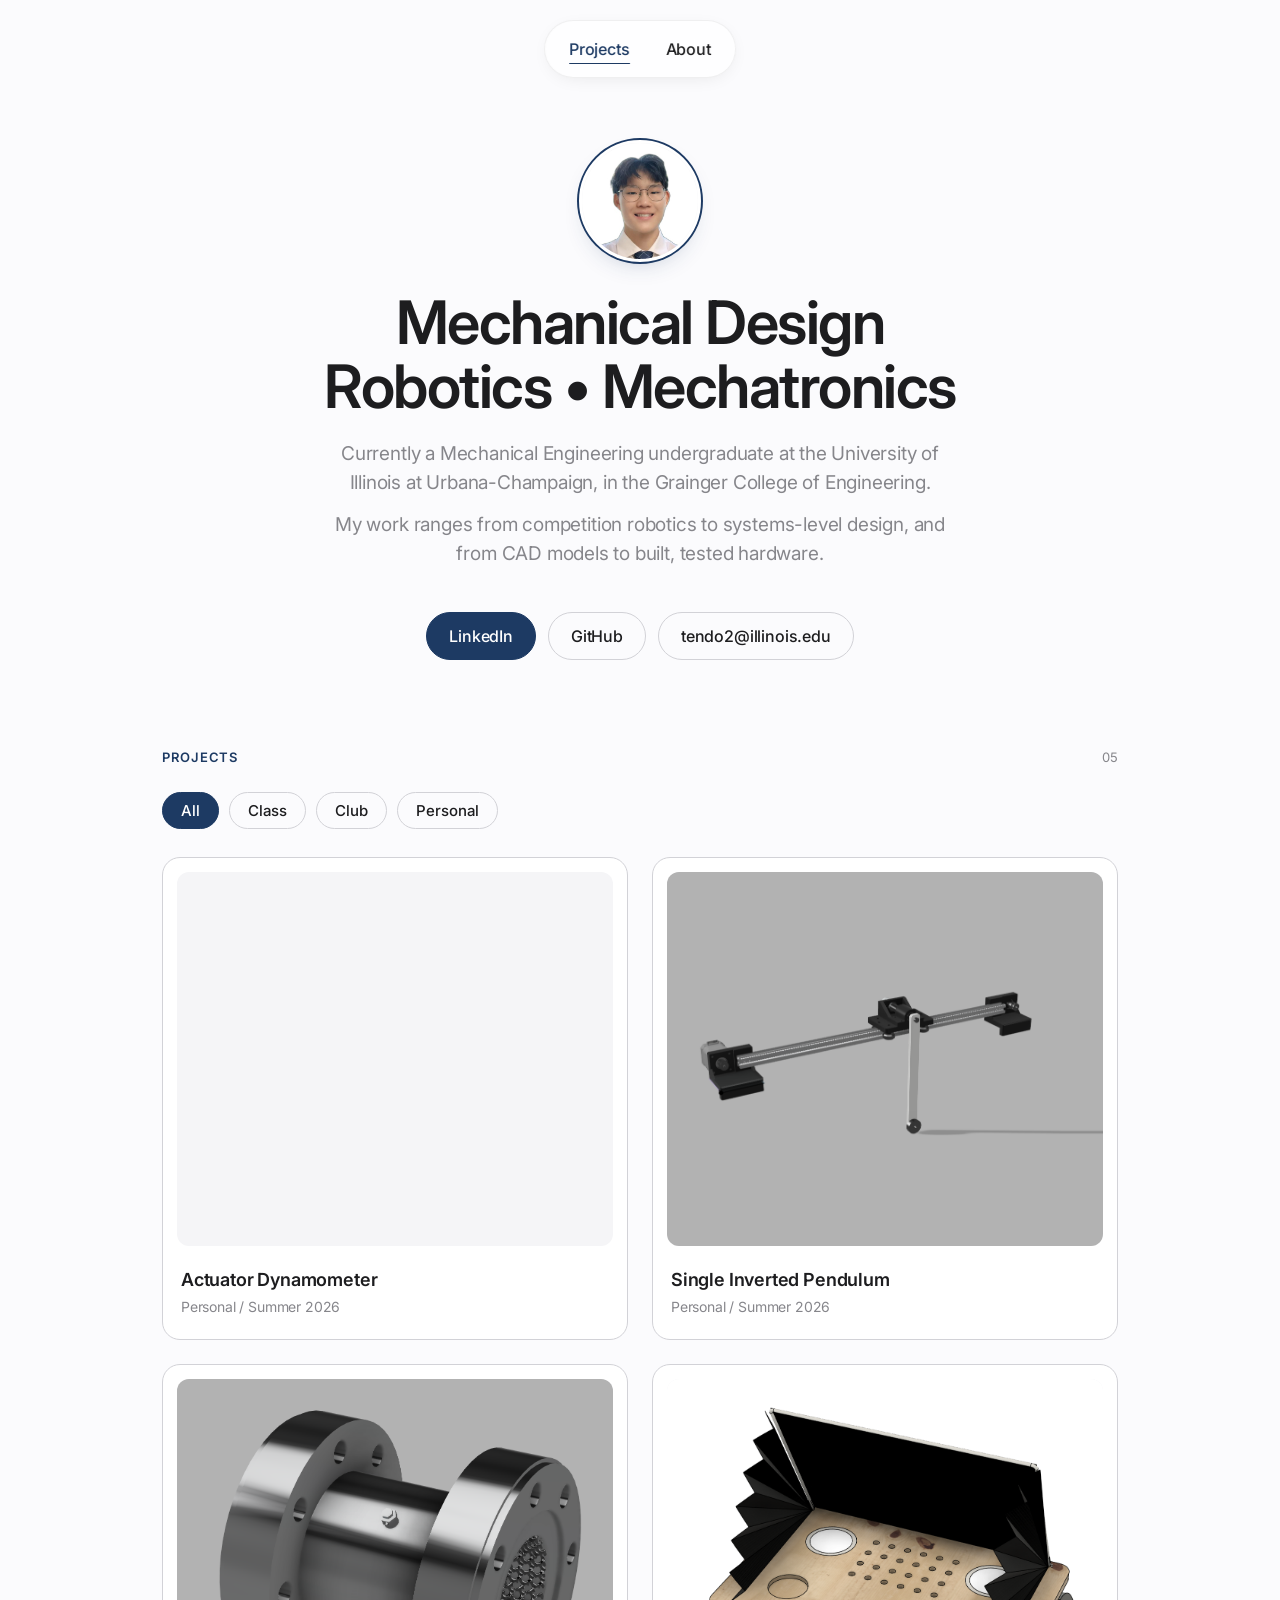
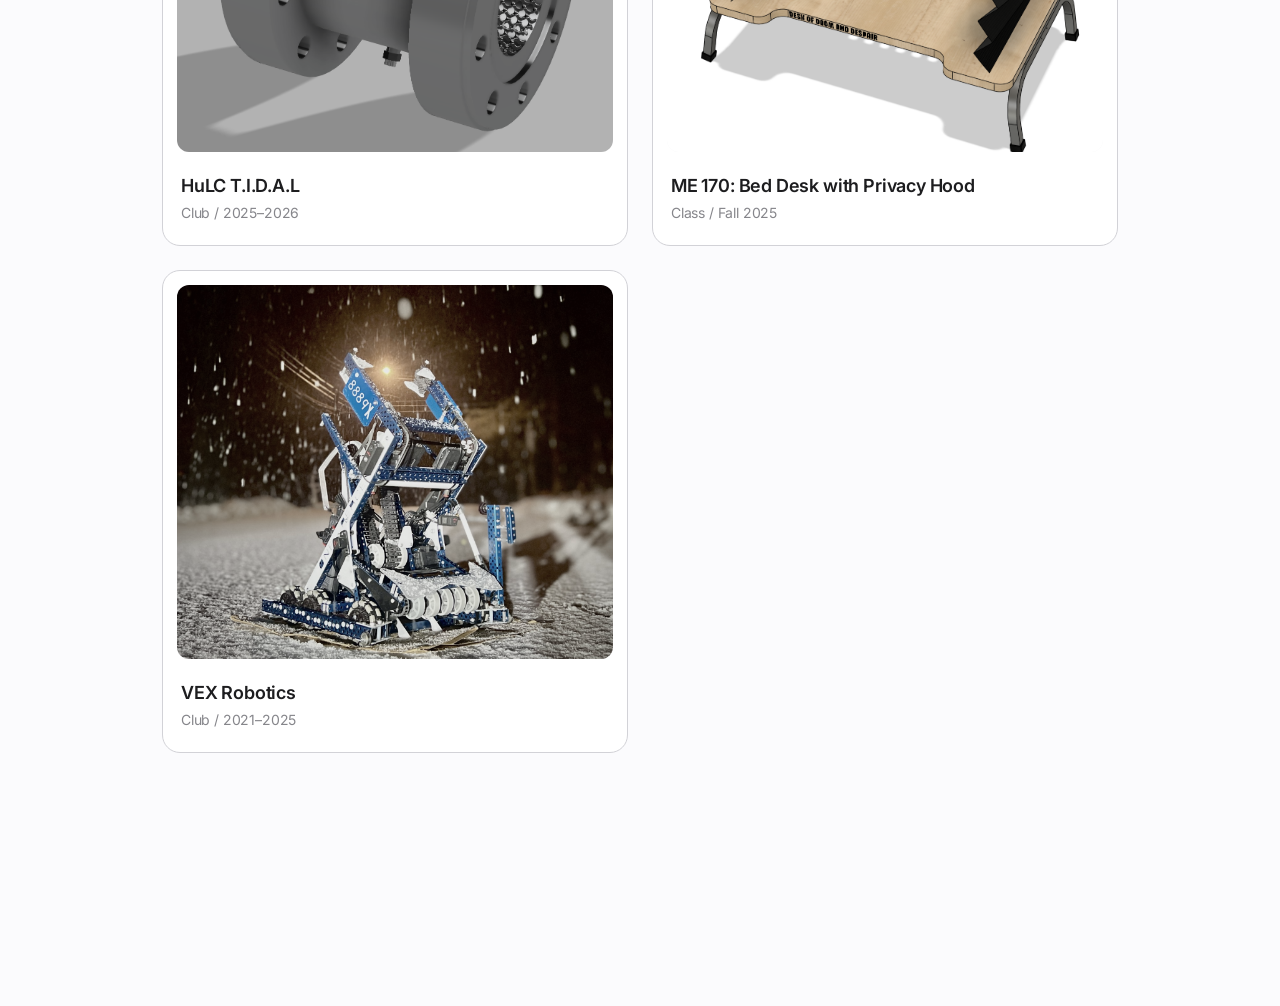
==== commit 372b2762: "Split hero heading into two centered lines Change the hero heading to a two-line layout: "Mechanical" ====
--- a/index.html
+++ b/index.html
@@ -36,7 +36,7 @@
       </div>
 
       <!-- data-split → JS turns each word into an animated span (blur-in) -->
-      <h1 data-split>Mechanical Design | Robotics | Mechatronics</h1>
+      <h1 data-split>Mechanical Design<br>Robotics • Mechatronics</h1>
 
       <div class="bio reveal on-load" style="--delay: 0.45s">
         <p>Currently a Mechanical Engineering undergraduate at the University of Illinois at Urbana-Champaign, in the Grainger College of Engineering.</p>
--- a/styles.css
+++ b/styles.css
@@ -220,7 +220,7 @@
 
 .hero h1 {
   margin: 0 0 22px;
-  max-width: 18ch;
+  max-width: 24ch;
   font-size: clamp(40px, 6vw, 60px);
   line-height: 1.07;
   font-weight: 600;
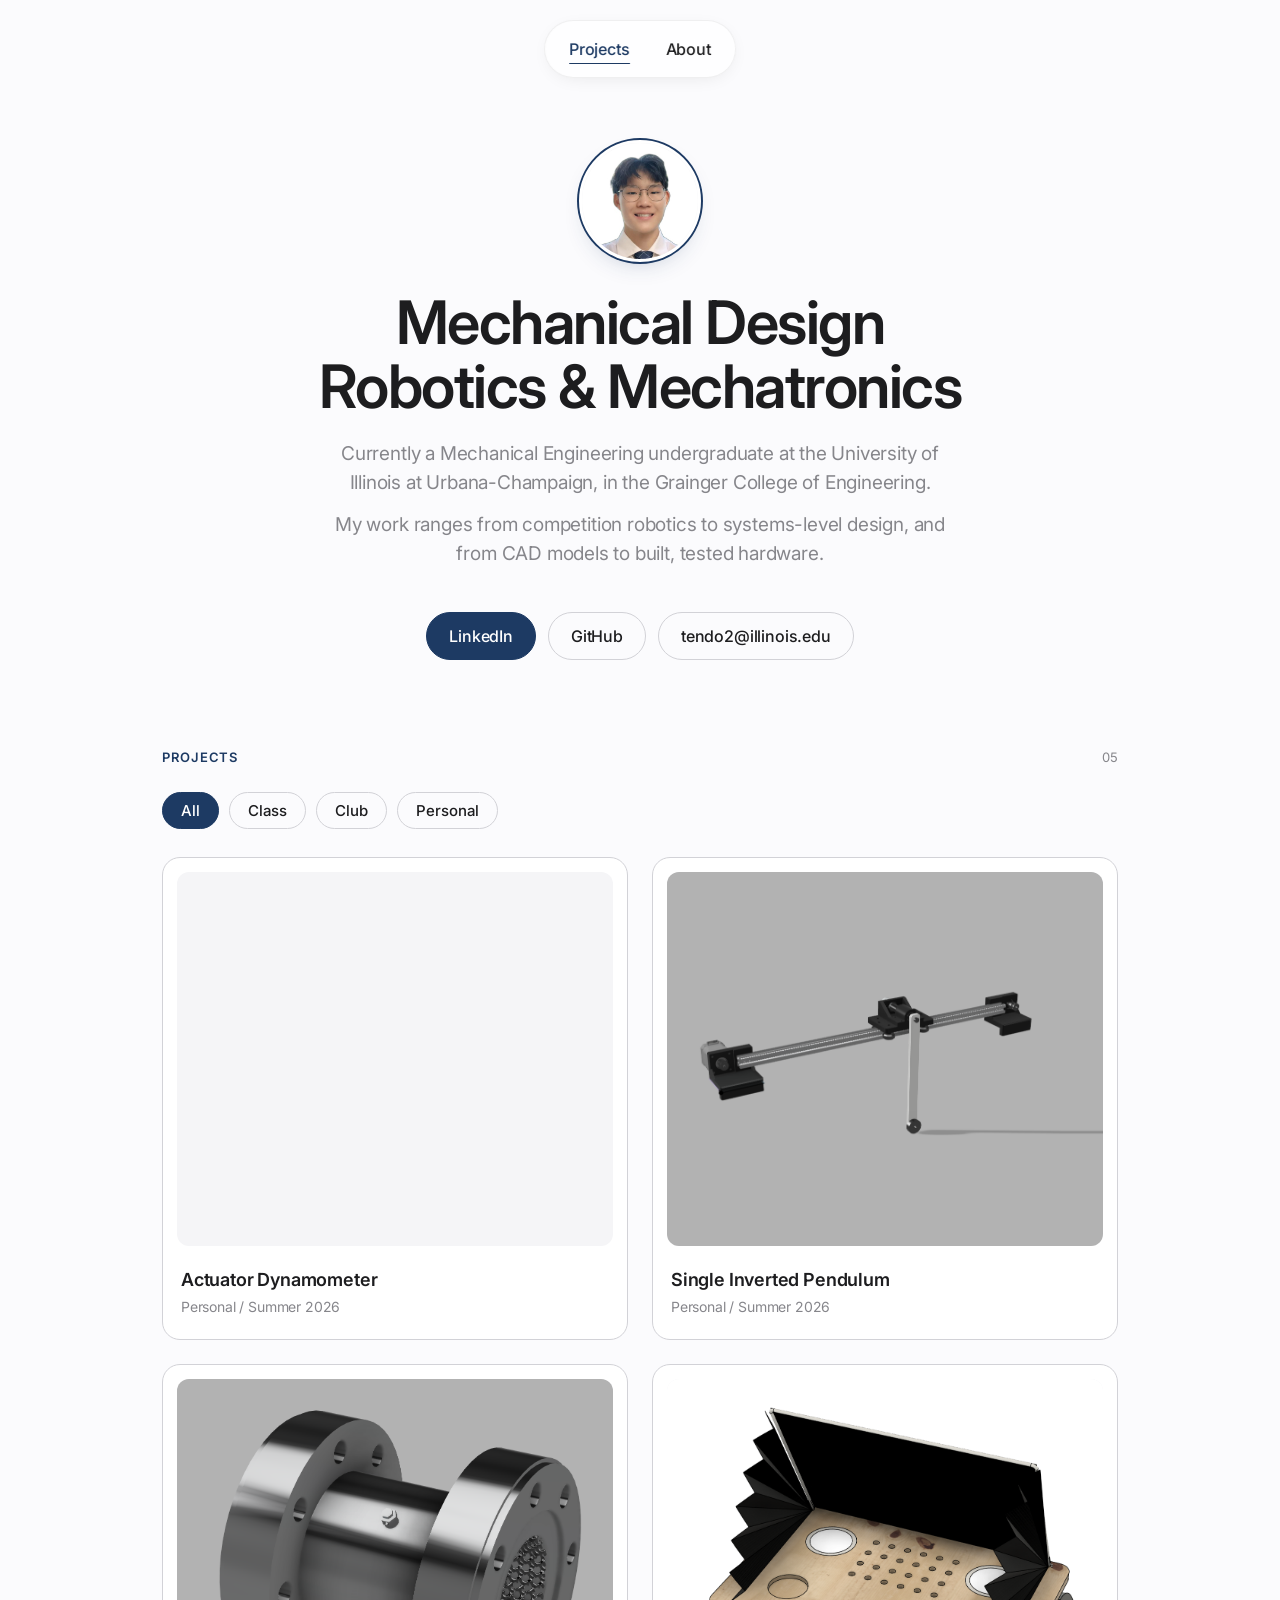
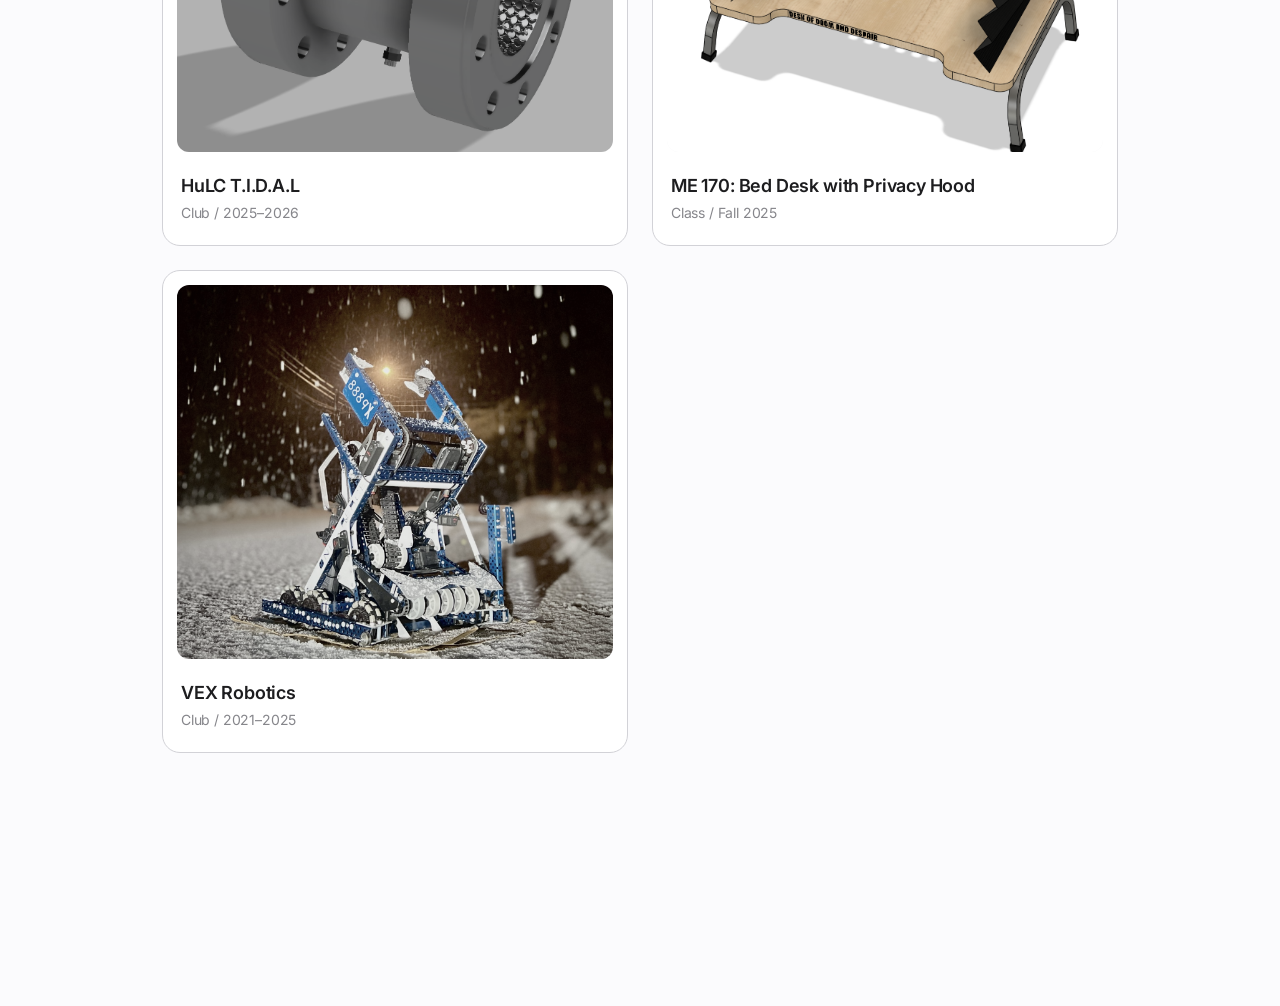
==== commit 426b7f97: "Use ampersand in hero heading; sync About page with latest resume - index.html: hero second line now" ====
--- a/index.html
+++ b/index.html
@@ -36,7 +36,7 @@
       </div>
 
       <!-- data-split → JS turns each word into an animated span (blur-in) -->
-      <h1 data-split>Mechanical Design<br>Robotics • Mechatronics</h1>
+      <h1 data-split>Mechanical Design<br>Robotics &amp; Mechatronics</h1>
 
       <div class="bio reveal on-load" style="--delay: 0.45s">
         <p>Currently a Mechanical Engineering undergraduate at the University of Illinois at Urbana-Champaign, in the Grainger College of Engineering.</p>
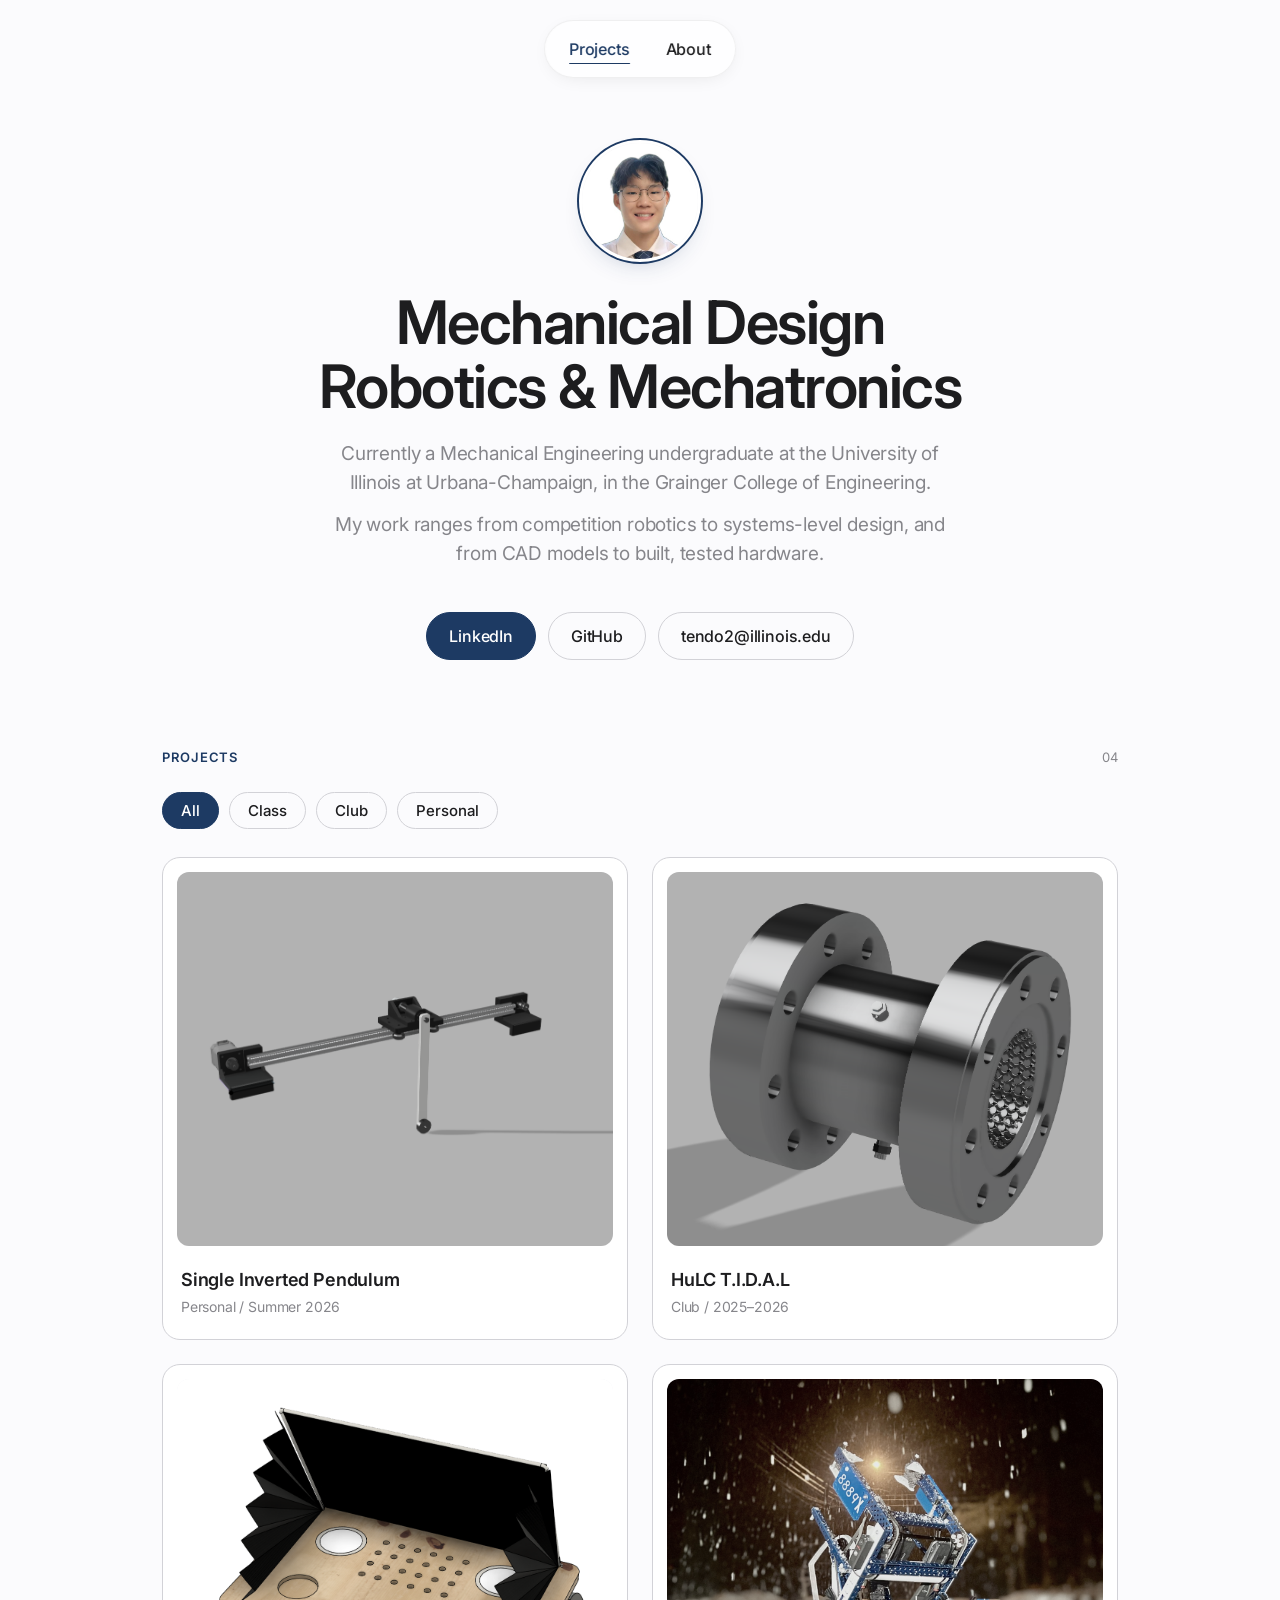
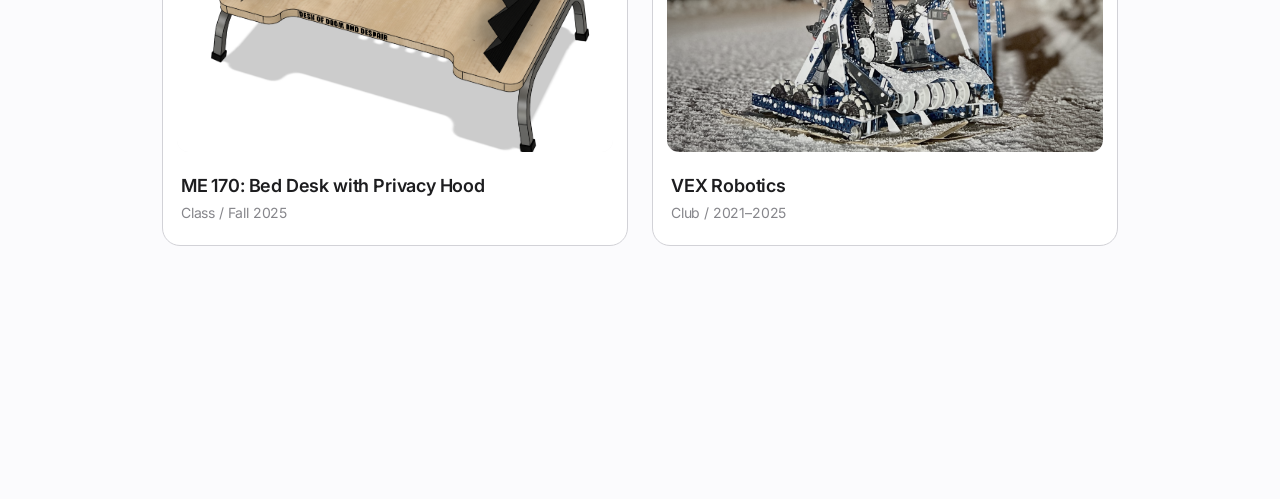
==== commit 92ba8c93: "Remove Actuator Dynamometer card; sync About with updated resume - index.html: remove the Actuator D" ====
--- a/index.html
+++ b/index.html
@@ -54,7 +54,7 @@
     <section class="projects" aria-labelledby="projects-heading">
       <div class="section-head reveal on-scroll">
         <h2 id="projects-heading">Projects</h2>
-        <span class="count">05</span>
+        <span class="count">04</span>
       </div>
 
       <!-- Filter by project type — pill buttons that mimic the hero's ghost buttons. -->
@@ -70,14 +70,6 @@
         Drop a thumbnail into .project-thumb when you have one for a project.
       -->
       <div class="projects-grid">
-
-        <a class="project-card reveal on-scroll" href="#" data-type="Personal" style="--delay: 0s">
-          <div class="project-thumb"></div>
-          <div class="project-meta">
-            <span class="title">Actuator Dynamometer</span>
-            <span class="type">Personal / Summer 2026</span>
-          </div>
-        </a>
 
         <a class="project-card reveal on-scroll" href="single-inverted-pendulum.html" data-type="Personal" style="--delay: 0.12s">
           <div class="project-thumb">
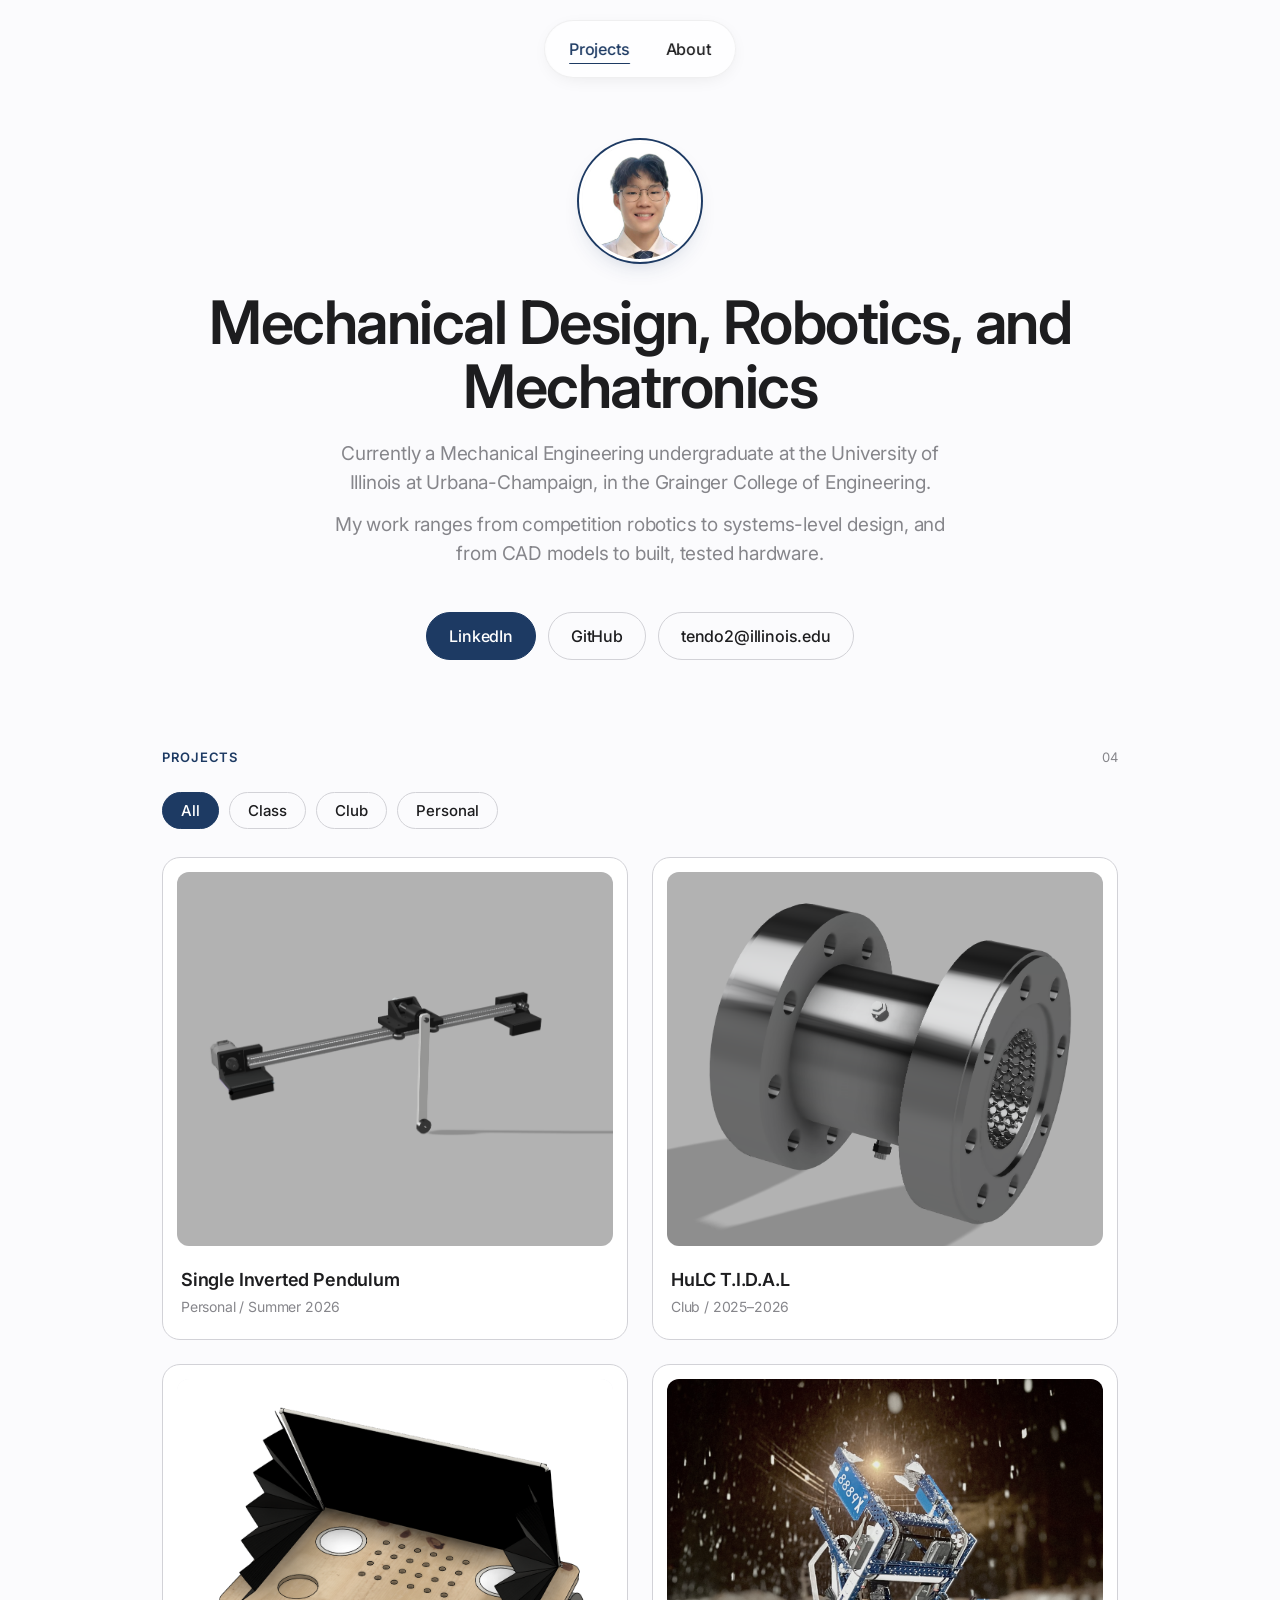
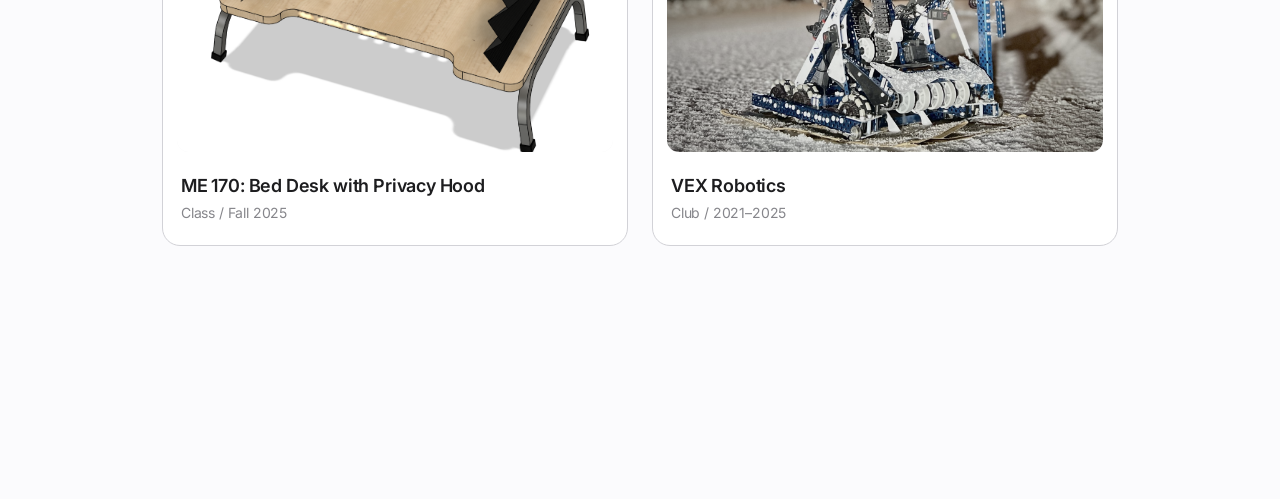
==== commit a51d6db9: "Reword hero heading; remove joke engraving from ME 170 renders - index.html: hero heading is now the" ====
--- a/index.html
+++ b/index.html
@@ -36,7 +36,7 @@
       </div>
 
       <!-- data-split → JS turns each word into an animated span (blur-in) -->
-      <h1 data-split>Mechanical Design<br>Robotics &amp; Mechatronics</h1>
+      <h1 data-split>Mechanical Design, Robotics, and Mechatronics</h1>
 
       <div class="bio reveal on-load" style="--delay: 0.45s">
         <p>Currently a Mechanical Engineering undergraduate at the University of Illinois at Urbana-Champaign, in the Grainger College of Engineering.</p>
